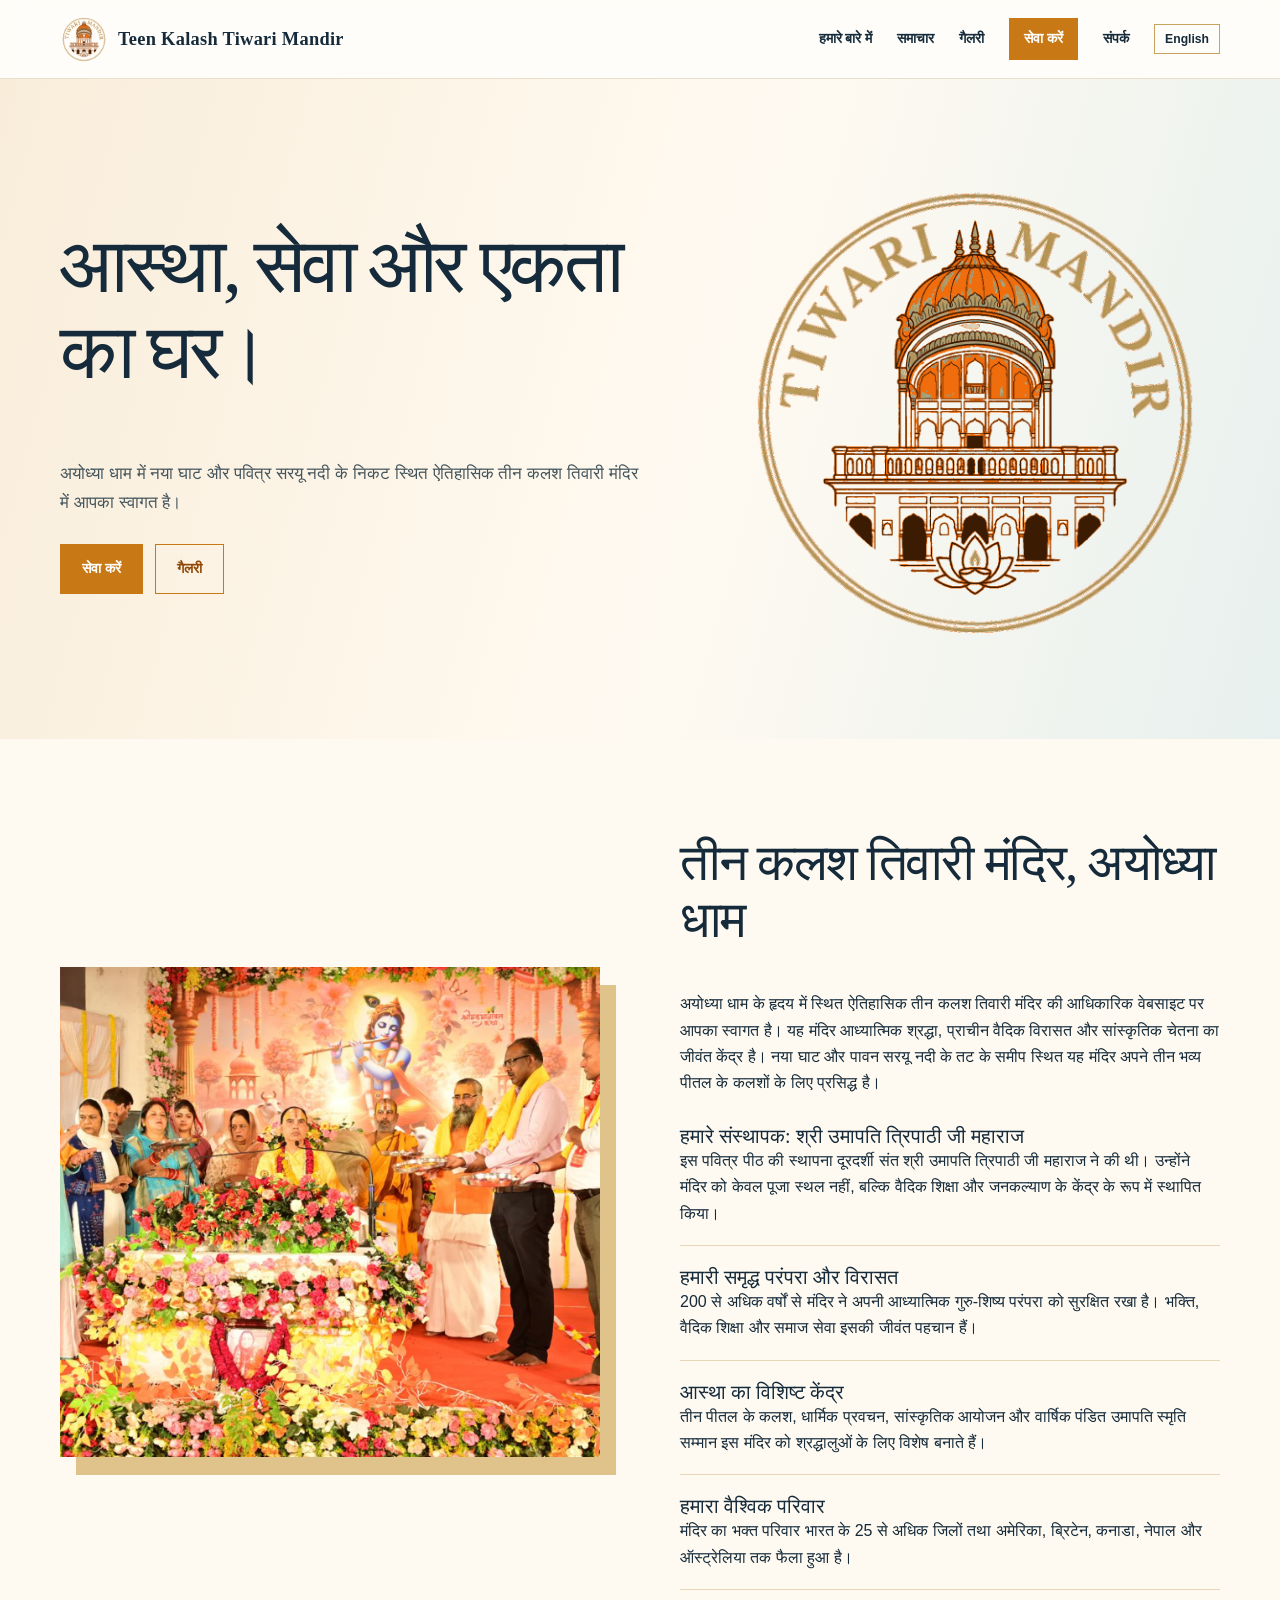
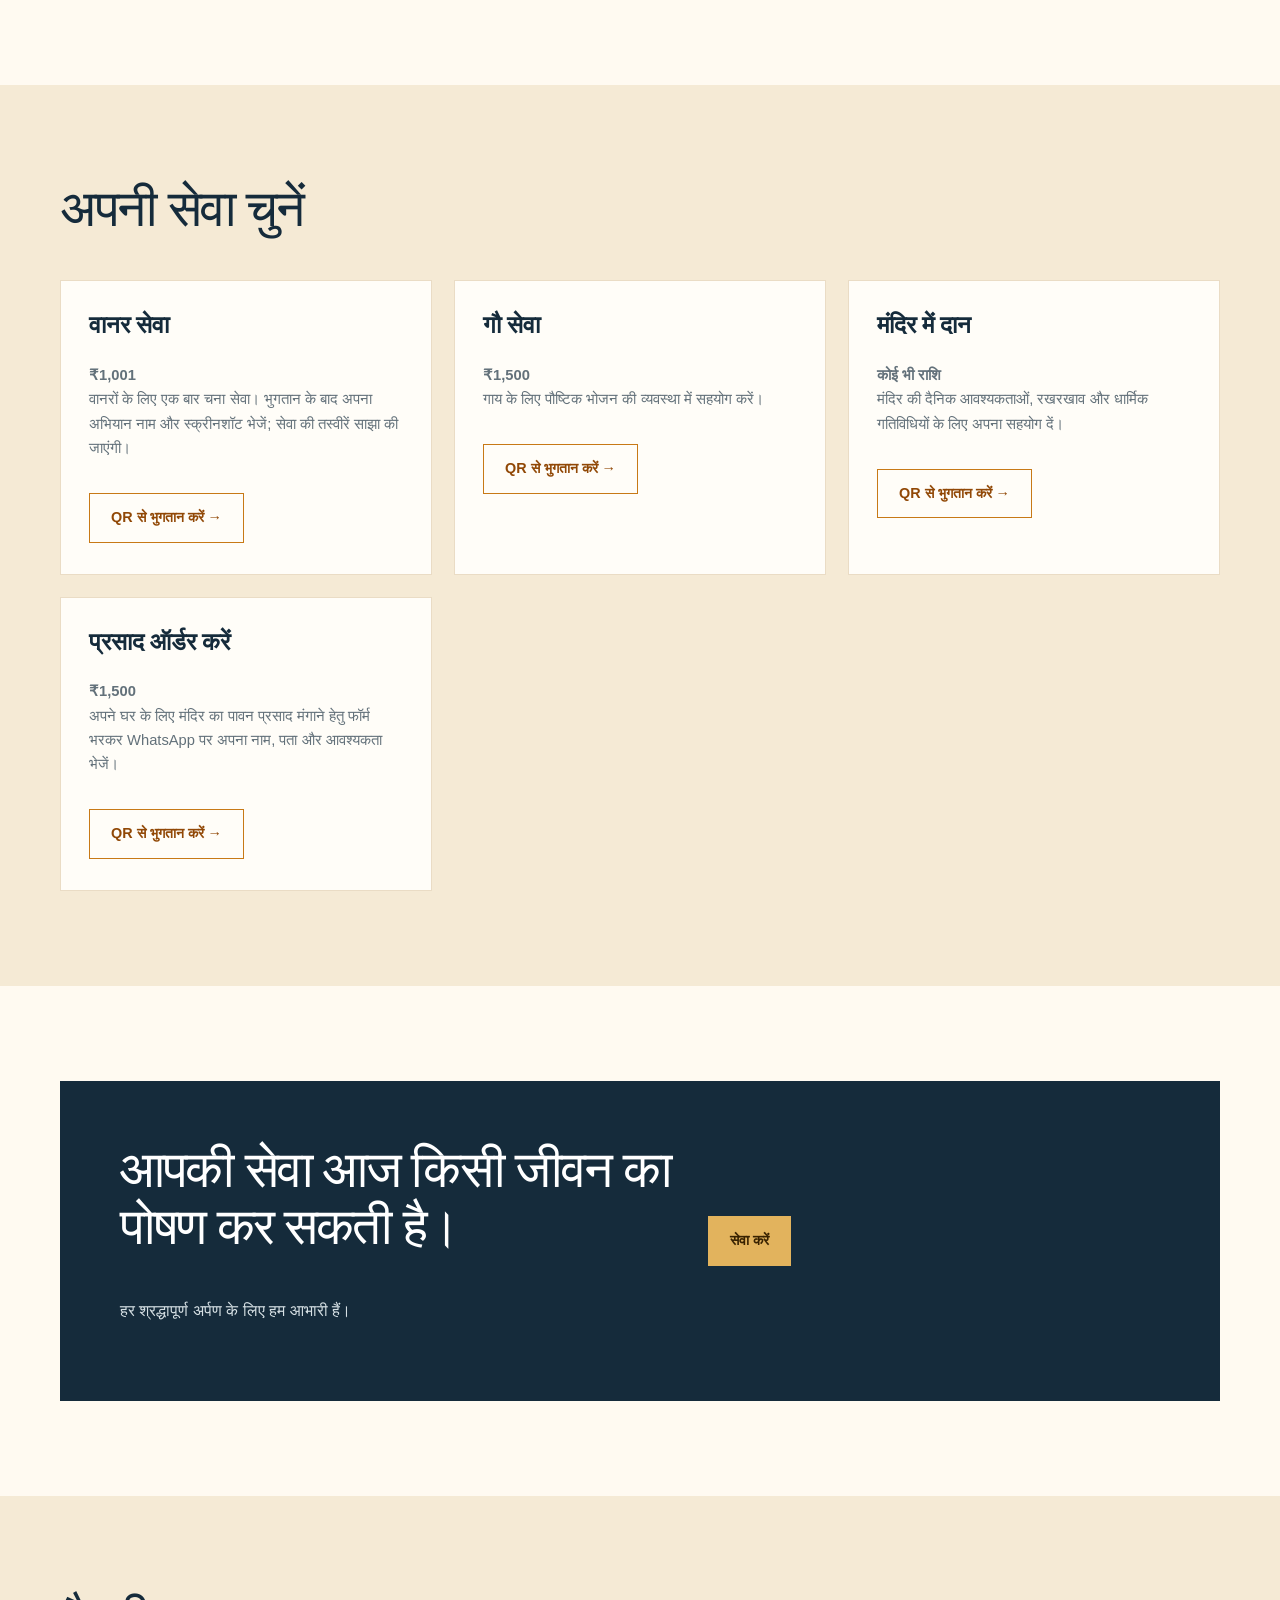
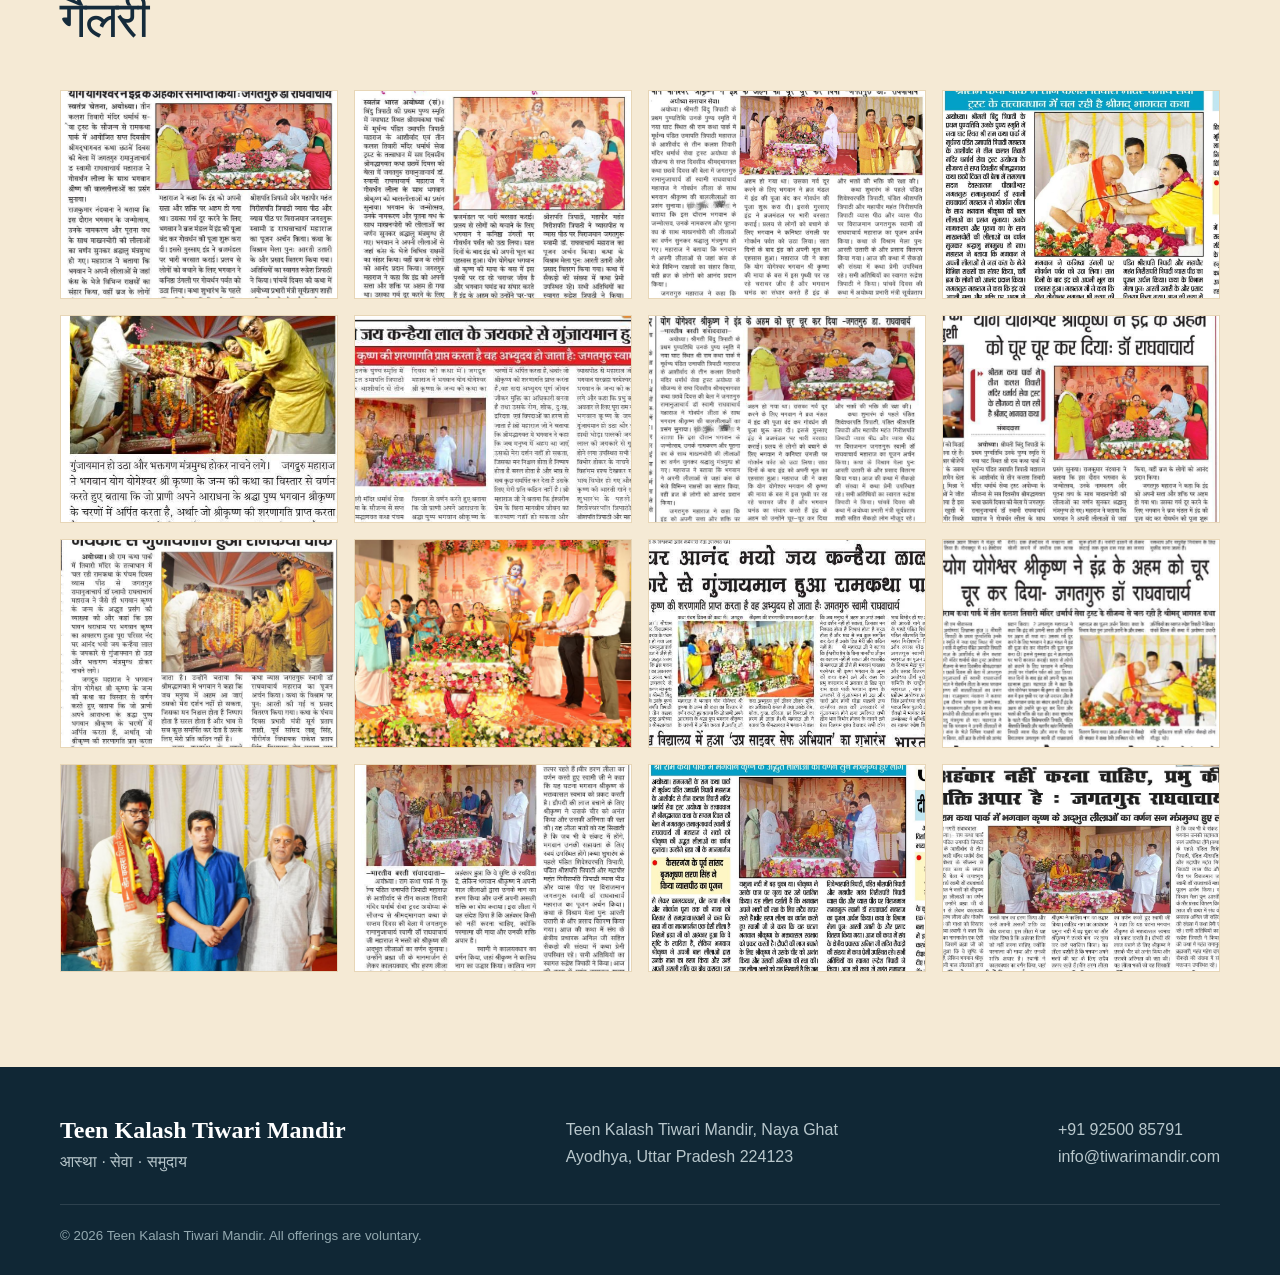
==== index.html @ e1db7c4a "Website update" ====
<!doctype html><html lang="en">
    <head><meta charset="utf-8">
        <meta name="viewport" content="width=device-width,initial-scale=1">
        <meta name="description" content="Teen Kalash Tiwari Mandir, Naya Ghat, Ayodhya — a place of devotion, service and community.">
        <title>Teen Kalash Tiwari Mandir | Ayodhya</title>
        <link rel="stylesheet" href="styles.css"></head>
        <body><header class="site-header">
            <nav class="nav container"><a class="brand" href="index.html">
                <img src="assets/teen-kalash-logo-orange-gold-transparent.png" alt="Teen Kalash Tiwari Mandir logo">
                <span>Teen Kalash Tiwari Mandir</span></a><div class="nav-links">
                    <a class="active" href="index.html">Welcome</a><a href="darshan.html">Darshan & Updates</a><a href="seva.html">Seva & Contact</a>
                    <a class="button" href="seva.html#donate">Support a cause</a></div></nav></header>
                    <main><section class="hero"><div class="container hero-grid"><div><h1>A home for faith,<br>service &amp; togetherness.</h1>
                        <p>Welcome to Teen Kalash Tiwari Mandir — a sacred space by the ghats of Ayodhya, where devotion finds expression through prayer, seva, and care for every living being.</p>
                        <div class="hero-actions"><a class="button" href="seva.html#donate">Offer seva <span>→</span></a><a class="button button--outline" href="darshan.html#gallery">View gallery</a></div></div>
                        <img class="hero-logo" src="assets/teen-kalash-logo-orange-gold-transparent.png" alt="Illustration of Teen Kalash Tiwari Mandir"></div></section>
                        <section class="section"><div class="container split"><div class="gallery-preview"><div class="image-stack"><img src="assets/gallery/darshan-3.jpeg" alt="Devotees and temple moments"><img src="assets/gallery/darshan-10.jpeg" alt="A moment at Teen Kalash Tiwari Mandir"></div><a class="button button--outline gallery-more" href="darshan.html#gallery">View more photos <span>→</span></a></div><div><h2>Rooted in devotion. Open to all.</h2><p>Teen Kalash Tiwari Mandir is a place for prayer, reflection, and heartfelt service in the holy city of Ayodhya. We welcome devotees, neighbours, and visitors to share in a spirit of reverence and compassion.</p><div class="values"><div class="value"><strong>Daily devotion</strong><span>A peaceful place to pause, pray and seek blessings.</span></div><div class="value"><strong>Seva for all beings</strong><span>Every offering supports acts of kindness for the temple, cows and monkeys.</span></div><div class="value"><strong>Community &amp; celebration</strong><span>Moments of faith, festivals and shared memories from our mandir family.</span></div></div></div></div></section><section class="section section--sand"><div class="container"><h2>Make an offering with purpose.</h2><div class="feature-grid"><article class="feature"><h3>Feed monkeys</h3><p>₹1,001 sponsors a one-time serving of chana for monkeys. Share your payment confirmation and initiative name after offering seva.</p></article><article class="feature"><h3>Feast a cow</h3><p>₹1,500 helps provide a nourishing feast for cows, an offering of care and gratitude.</p></article><article class="feature"><h3>Support the temple</h3><p>Contribute any amount toward the temple’s daily needs, upkeep and devotional activities.</p></article></div></div></section><section class="section"><div class="container callout"><div><h2>Your offering can nourish a life today.</h2><p>Scan the official QR to make a contribution. We are grateful for every gesture of faith.</p></div><div><a class="button" href="seva.html#donate">Make an offering →</a></div></div></section></main><footer class="footer"><div class="container"><div class="footer-grid"><div><h3>Teen Kalash Tiwari Mandir Dharmath Sewa Trust</h3><p>Faith · Seva · Community</p></div><div><p>Teen Kalash Tiwari Mandir, Naya Ghat<br>Ayodhya, Uttar Pradesh 224123</p></div></div><small>© 2026 Teen Kalash Tiwari Mandir. All offerings are voluntary.</small></div></footer><script src="script.js"></script></body></html>
---- styles.css ----
:root{--ink:#152b3b;--saffron:#c87916;--saffron-dark:#914806;--cream:#fffaf1;--sand:#f5ead5;--gold:#c7a35b;--muted:#63717a;--line:#e7d6b7;--serif:Georgia,'Times New Roman',serif;--sans:Arial,Helvetica,sans-serif}*{box-sizing:border-box}html{scroll-behavior:smooth}body{margin:0;color:var(--ink);background:var(--cream);font:16px/1.65 var(--sans)}h1,h2,h3,p{margin-top:0}h1,h2,h3{font-family:var(--serif);line-height:1.12;color:var(--ink)}h1{font-size:clamp(2.7rem,6vw,5.7rem);font-weight:500;letter-spacing:-.045em}h2{font-size:clamp(2rem,4vw,3.6rem);font-weight:500;letter-spacing:-.035em}h3{font-size:1.5rem}a{color:inherit;text-decoration:none}.container{width:min(1160px,calc(100% - 40px));margin:auto}.eyebrow{display:flex;align-items:center;gap:10px;color:var(--saffron-dark);font-size:.73rem;font-weight:bold;letter-spacing:.15em;text-transform:uppercase}.eyebrow:before{content:'✦';color:var(--gold)}.button{display:inline-flex;align-items:center;justify-content:center;gap:9px;padding:12px 21px;border:1px solid var(--saffron);background:var(--saffron);color:white;font-weight:bold;font-size:.9rem;transition:.2s}.button:hover{background:var(--saffron-dark);border-color:var(--saffron-dark);transform:translateY(-1px)}.button--outline{color:var(--saffron-dark);background:transparent}.button--outline:hover{color:white}.site-header{position:sticky;top:0;z-index:10;background:#fffdf9eF;border-bottom:1px solid #eadfcd;backdrop-filter:blur(10px)}.nav{height:78px;display:flex;align-items:center;justify-content:space-between;gap:24px}.brand{display:flex;align-items:center;gap:10px;font:600 1.15rem var(--serif);letter-spacing:.015em}.brand img{width:48px;height:48px;object-fit:cover;border-radius:50%;object-position:center}.nav-links{display:flex;align-items:center;gap:25px;font-size:.85rem;font-weight:bold}.nav-links a{position:relative}.nav-links a:not(.button):after{content:'';position:absolute;left:0;right:0;bottom:-6px;height:1px;background:var(--saffron);transform:scaleX(0);transition:.2s}.nav-links a:hover:after,.nav-links .active:after{transform:scaleX(1)}.nav .button{padding:8px 14px}.hero{min-height:660px;display:grid;align-items:center;position:relative;overflow:hidden;background:linear-gradient(105deg,#f9edda 0%,#fffaf1 55%,#e7f0ee 100%)}.hero:after{content:'ॐ';position:absolute;right:3%;top:-80px;color:#d4b5772b;font:500 35rem var(--serif);line-height:1;pointer-events:none}.hero-grid{position:relative;z-index:1;display:grid;grid-template-columns:1.1fr .9fr;align-items:center;gap:45px}.hero p{max-width:580px;color:#45555c;font-size:1.08rem}.hero-actions{display:flex;gap:12px;flex-wrap:wrap;margin-top:28px}.hero-logo{width:min(100%,490px);justify-self:end;filter:drop-shadow(0 18px 25px #78603328)}.section{padding:95px 0}.section--sand{background:var(--sand)}.intro{max-width:660px}.intro p{color:var(--muted)}.split{display:grid;grid-template-columns:1fr 1fr;gap:80px;align-items:center}.gallery-preview{display:flex;flex-direction:column;gap:16px}.gallery-more{align-self:start}.image-stack{position:relative;min-height:490px}.image-stack img:first-child{width:76%;height:470px;object-fit:cover;box-shadow:16px 18px 0 #e0c38a}.image-stack img:last-child{position:absolute;width:42%;height:225px;right:0;bottom:0;object-fit:cover;border:10px solid var(--cream)}.values{display:grid;gap:20px;margin-top:28px}.value{border-bottom:1px solid var(--line);padding:0 0 18px}.value strong{display:block;font:1.25rem var(--serif)}.feature-grid{display:grid;grid-template-columns:repeat(3,1fr);gap:22px;margin-top:42px}.feature{background:#fffdf8;padding:31px 28px;border:1px solid #eadcc5;display:flex;flex-direction:column}.feature .button{margin-top:18px;align-self:start}.feature .icon{color:var(--saffron);font-size:1.6rem}.feature p{color:var(--muted);font-size:.92rem}.callout{background:var(--ink);color:#fff;padding:60px;display:grid;grid-template-columns:1.1fr .9fr;gap:36px;align-items:center}.callout h2{color:white}.callout p{color:#d6e0e4}.callout .button{background:#e2b35d;border-color:#e2b35d;color:#382200}.page-hero{padding:88px 0 76px;background:linear-gradient(120deg,#f9ecd5,#edf4ef)}.page-hero h1{font-size:clamp(2.8rem,6vw,5.5rem);margin:10px 0 14px}.page-hero p{max-width:580px;color:var(--muted)}.news-list{display:grid;gap:0}.news-item{display:grid;grid-template-columns:175px 1fr 145px;gap:30px;padding:25px 0;border-bottom:1px solid var(--line);align-items:center}.news-item time{color:var(--saffron-dark);font-weight:bold;font-size:.88rem}.news-item h3{margin:0}.news-item p{color:var(--muted);margin:3px 0 0;font-size:.94rem}.gallery{columns:3;column-gap:16px;margin-top:40px}.gallery figure{break-inside:avoid;margin:0 0 16px;overflow:hidden;background:#e6ddcf}.gallery img{width:100%;display:block;transition:transform .35s}.gallery figure:hover img{transform:scale(1.04)}.gallery figcaption{padding:9px 12px;font-size:.78rem;color:var(--muted)}.seva-grid{display:grid;grid-template-columns:repeat(3,1fr);gap:18px;margin-top:38px}.seva-card{background:white;padding:28px;border:1px solid var(--line);display:flex;flex-direction:column}.seva-card.featured{border-top:4px solid var(--saffron);box-shadow:0 12px 30px #5f3a0e12}.seva-card .amount{font:2.5rem var(--serif);color:var(--saffron-dark);margin:4px 0 10px}.seva-card p{color:var(--muted);font-size:.92rem;flex:1}.payment{display:grid;grid-template-columns:.8fr 1.2fr;gap:70px;align-items:center}.qr{width:min(100%,335px);border:10px solid white;box-shadow:0 12px 35px #5436001b}.payment li{margin:9px 0;color:#4a5b62}.contact{display:grid;grid-template-columns:1.05fr .95fr;gap:65px}.address{background:#fff;padding:36px;border-top:4px solid var(--saffron)}.address p{color:var(--muted)}.note{padding:18px 20px;background:#fff1d6;color:#70420a;border-left:3px solid var(--saffron);font-size:.92rem}.footer{background:#102735;color:#d6e0e4;padding:50px 0 28px}.footer-grid{display:flex;justify-content:space-between;gap:35px;padding-bottom:28px}.footer h3{color:white;margin-bottom:5px}.footer p{margin:0;color:#b8c7cc}.footer small{display:block;border-top:1px solid #ffffff1f;padding-top:20px;color:#93a9b0}.temple-mark{color:#e5b969;font-size:1.35rem}@media(max-width:760px){.nav{height:66px}.brand{font-size:1rem}.brand img{width:38px;height:38px}.nav-links{gap:13px;font-size:.74rem}.nav-links a:nth-child(2){display:none}.nav .button{display:none}.hero{min-height:auto;padding:62px 0}.hero-grid,.split,.callout,.payment,.contact{grid-template-columns:1fr}.hero-logo{justify-self:center;width:78%;order:-1}.hero:after{font-size:19rem;right:-65px;top:20px}.section{padding:65px 0}.image-stack{min-height:390px}.image-stack img:first-child{height:360px}.image-stack img:last-child{height:165px}.feature-grid,.seva-grid{grid-template-columns:1fr}.callout{padding:38px 28px}.news-item{grid-template-columns:1fr;gap:7px}.news-item .button{justify-self:start;margin-top:6px}.gallery{columns:2}.footer-grid{display:grid;grid-template-columns:1fr;gap:18px}}
 .eyebrow,.temple-mark{display:none}.language-toggle{appearance:none;border:1px solid var(--gold);background:transparent;color:var(--ink);padding:7px 10px;font:700 .76rem var(--sans);cursor:pointer}.language-toggle:hover{background:var(--sand)}.contact-links{display:flex;flex-wrap:wrap;gap:10px;margin-top:18px}.contact-links a{color:var(--saffron-dark);font-weight:bold}.payment-confirm{margin-top:22px}.hindi-note{font-size:.9rem;color:var(--muted);margin-top:16px}@media(max-width:760px){.language-toggle{padding:5px 7px}.nav-links{gap:9px}}.hero:after{display:none!important}.eyebrow,.temple-mark,.icon{display:none!important} .brand img,.hero-logo{filter:sepia(1) saturate(4) hue-rotate(340deg) brightness(1.02) drop-shadow(0 18px 25px #78603328)!important}.donor-form{margin-top:30px;padding:28px;background:#fff;border:1px solid var(--line)}.donor-form h3{margin-bottom:8px}.donor-form p{font-size:.9rem;color:var(--muted)}.form-grid{display:grid;grid-template-columns:1fr 1fr;gap:14px}.donor-form label{display:grid;gap:5px;margin:12px 0;color:var(--ink);font-size:.85rem;font-weight:bold}.donor-form input,.donor-form select,.donor-form textarea{width:100%;padding:11px;border:1px solid var(--line);background:#fffdf8;color:var(--ink);font:16px var(--sans)}.donor-form textarea{resize:vertical}.donor-form .button{margin-top:10px}@media(max-width:760px){.form-grid{grid-template-columns:1fr}.nav-links a{font-size:.68rem}.nav-links .button{display:inline-flex;padding:7px 9px}}@media(max-width:760px){.nav{height:auto;padding:8px 0;align-items:flex-start}.nav-links{flex-wrap:wrap;justify-content:flex-end;gap:7px}.nav-links a:nth-child(2){display:inline}.nav .button{display:inline-flex}}.seva-image{width:100%;height:180px;object-fit:cover;margin:-28px -28px 22px;width:calc(100% + 56px)}.story-list{display:grid;gap:36px}.story{background:#fff;padding:clamp(25px,5vw,60px);border:1px solid var(--line)}.story h2{margin-bottom:16px}.story h3{margin:28px 0 10px}.story p{max-width:850px;color:#46565e}.story details{margin-top:20px;padding:18px;background:var(--sand)}.story summary{cursor:pointer;font-weight:bold;color:var(--saffron-dark)}.story .story-image{width:100%;max-height:450px;object-fit:cover;margin:8px 0 28px}@media(max-width:760px){.seva-image{height:220px}}.gallery{columns:auto;display:grid;grid-template-columns:repeat(auto-fit,minmax(220px,1fr));gap:16px}.gallery figure{margin:0;aspect-ratio:4/3;border:1px solid var(--line);overflow:hidden;background:#e6ddcf}.gallery figure img{width:100%;height:100%;object-fit:cover;transition:transform .35s}.gallery figcaption{display:none}@media(max-width:560px){.gallery{grid-template-columns:repeat(2,minmax(0,1fr));gap:10px}.gallery figure{aspect-ratio:1/1}}.brand img,.hero-logo{filter:sepia(1) saturate(2.2) hue-rotate(2deg) brightness(1.12) contrast(1.05) drop-shadow(0 18px 25px #8b641f33)!important}.seva-grid{grid-template-columns:repeat(auto-fit,minmax(230px,1fr))}.brand img,.hero-logo{filter:none!important}.story .story-image{display:block;width:auto;max-width:min(100%,680px);height:auto;max-height:450px;object-fit:contain;margin:8px auto 28px;background:transparent}.hero-logo{max-height:500px;object-fit:contain}.nav{height:auto;min-height:78px;padding:10px 0;flex-wrap:wrap}.nav-links{margin-left:auto;flex-wrap:wrap;justify-content:flex-end}.nav-links .language-toggle{flex:0 0 auto}@media(max-width:760px){.brand{max-width:100%}.nav-links{width:100%;margin-left:0;justify-content:flex-start}}.temple-slider{position:relative;min-height:490px;overflow:hidden;background:#e6ddcf;box-shadow:16px 18px 0 #e0c38a}.temple-slider img{position:absolute;inset:0;width:100%;height:100%;object-fit:cover;opacity:0;transition:opacity .8s ease}.temple-slider img.active{opacity:1}@media(max-width:760px){.temple-slider{min-height:360px;box-shadow:10px 12px 0 #e0c38a}}
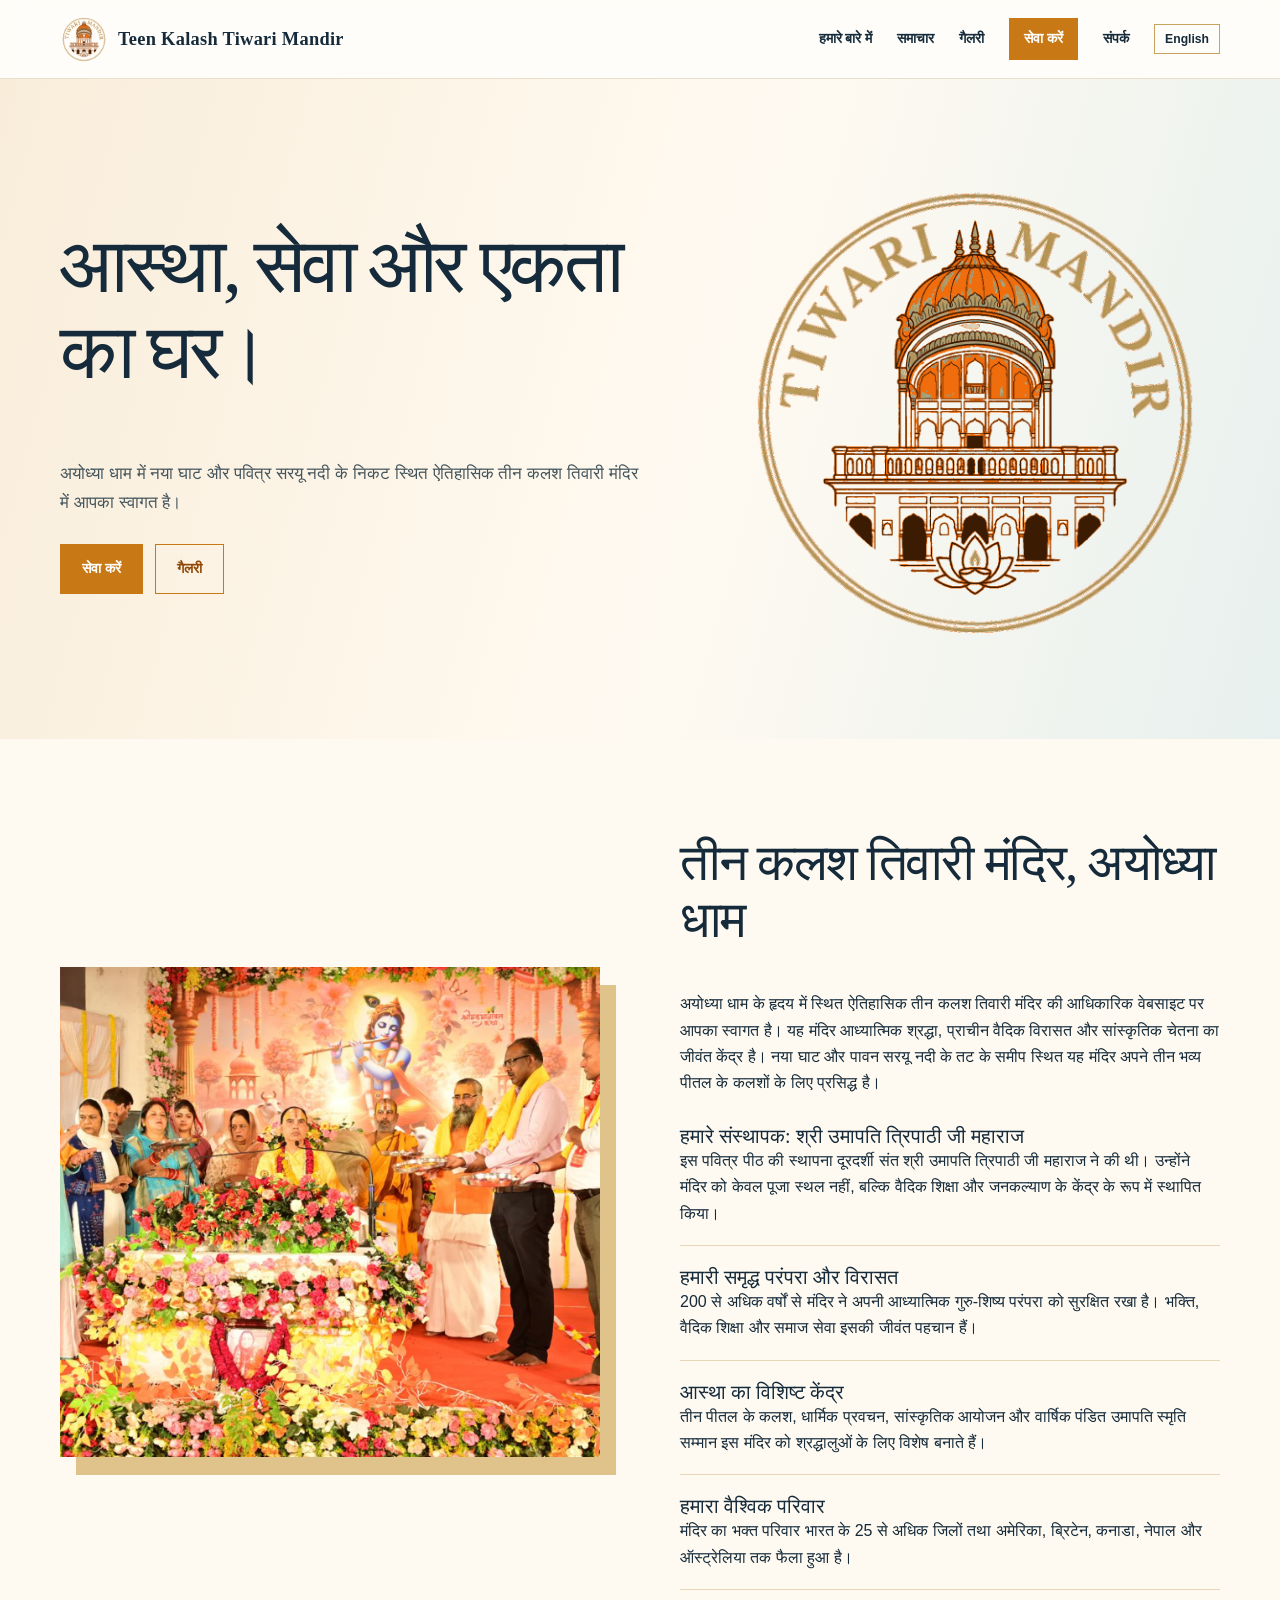
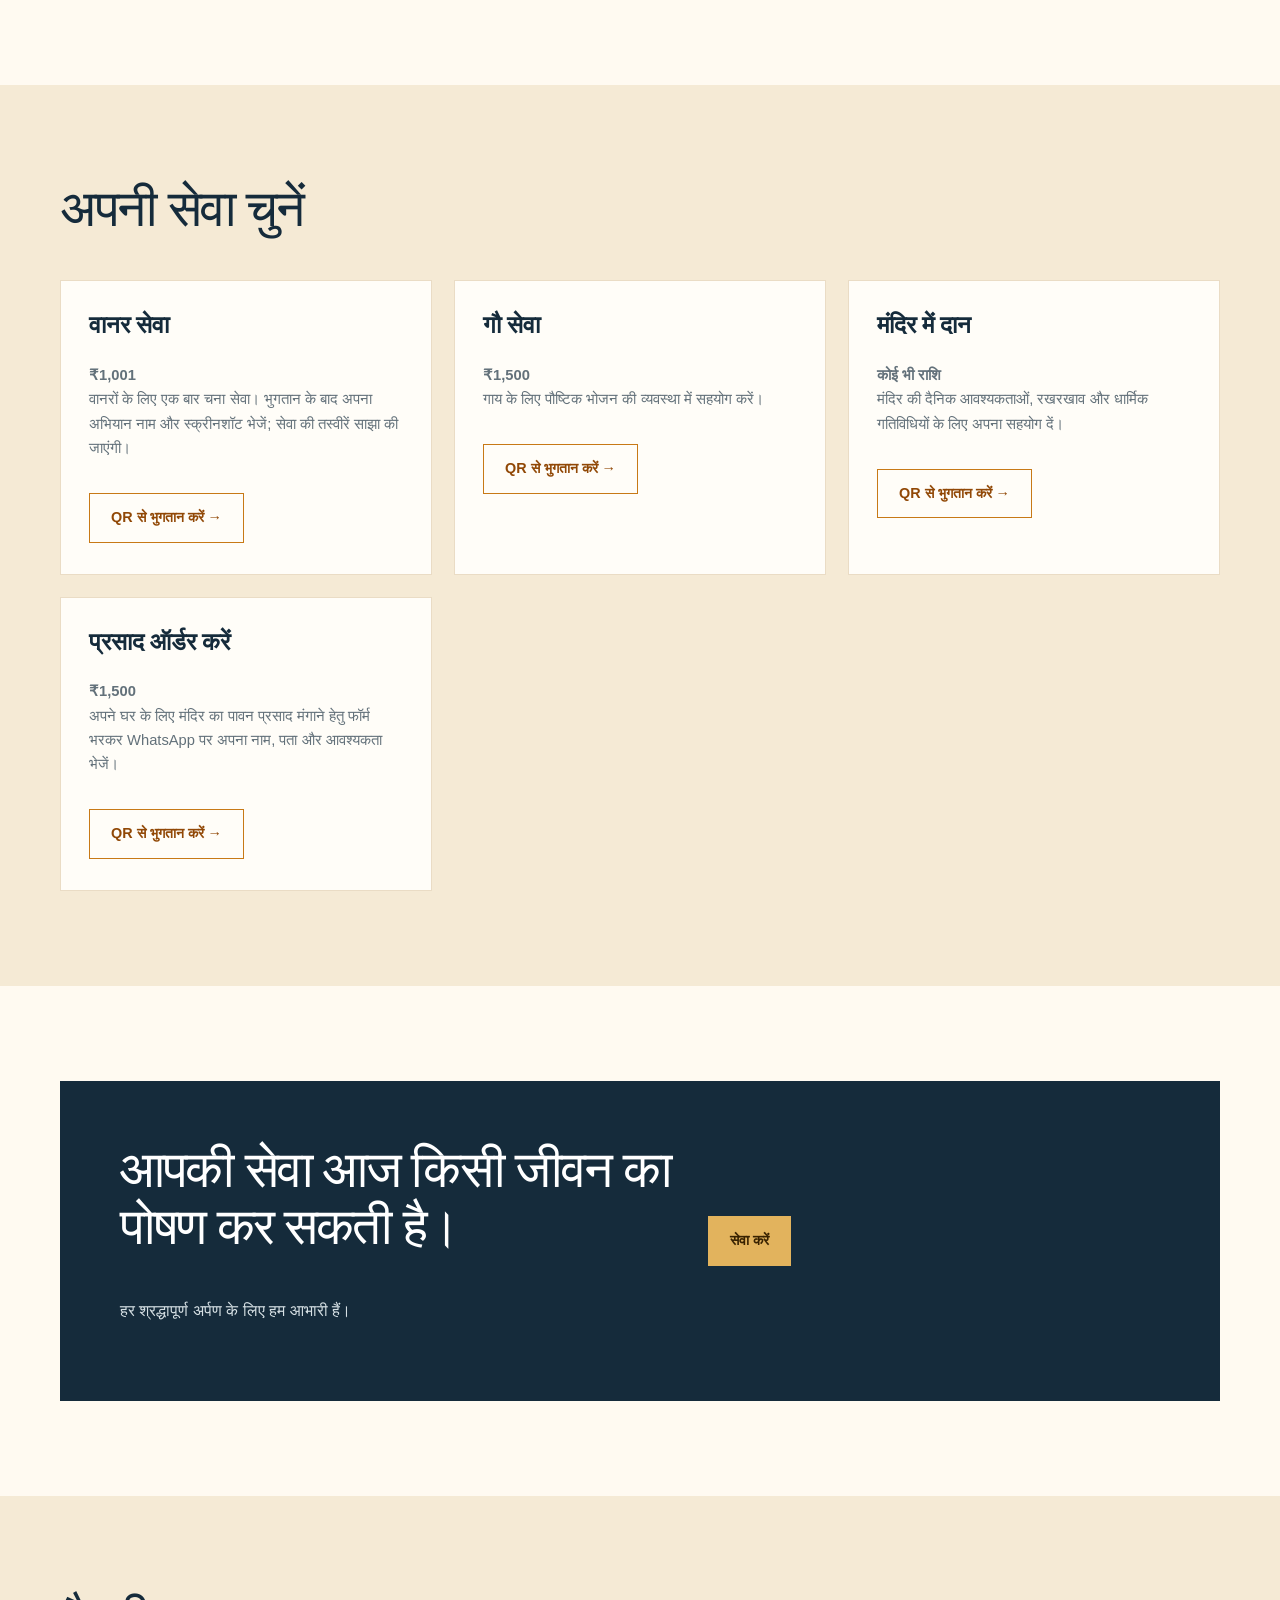
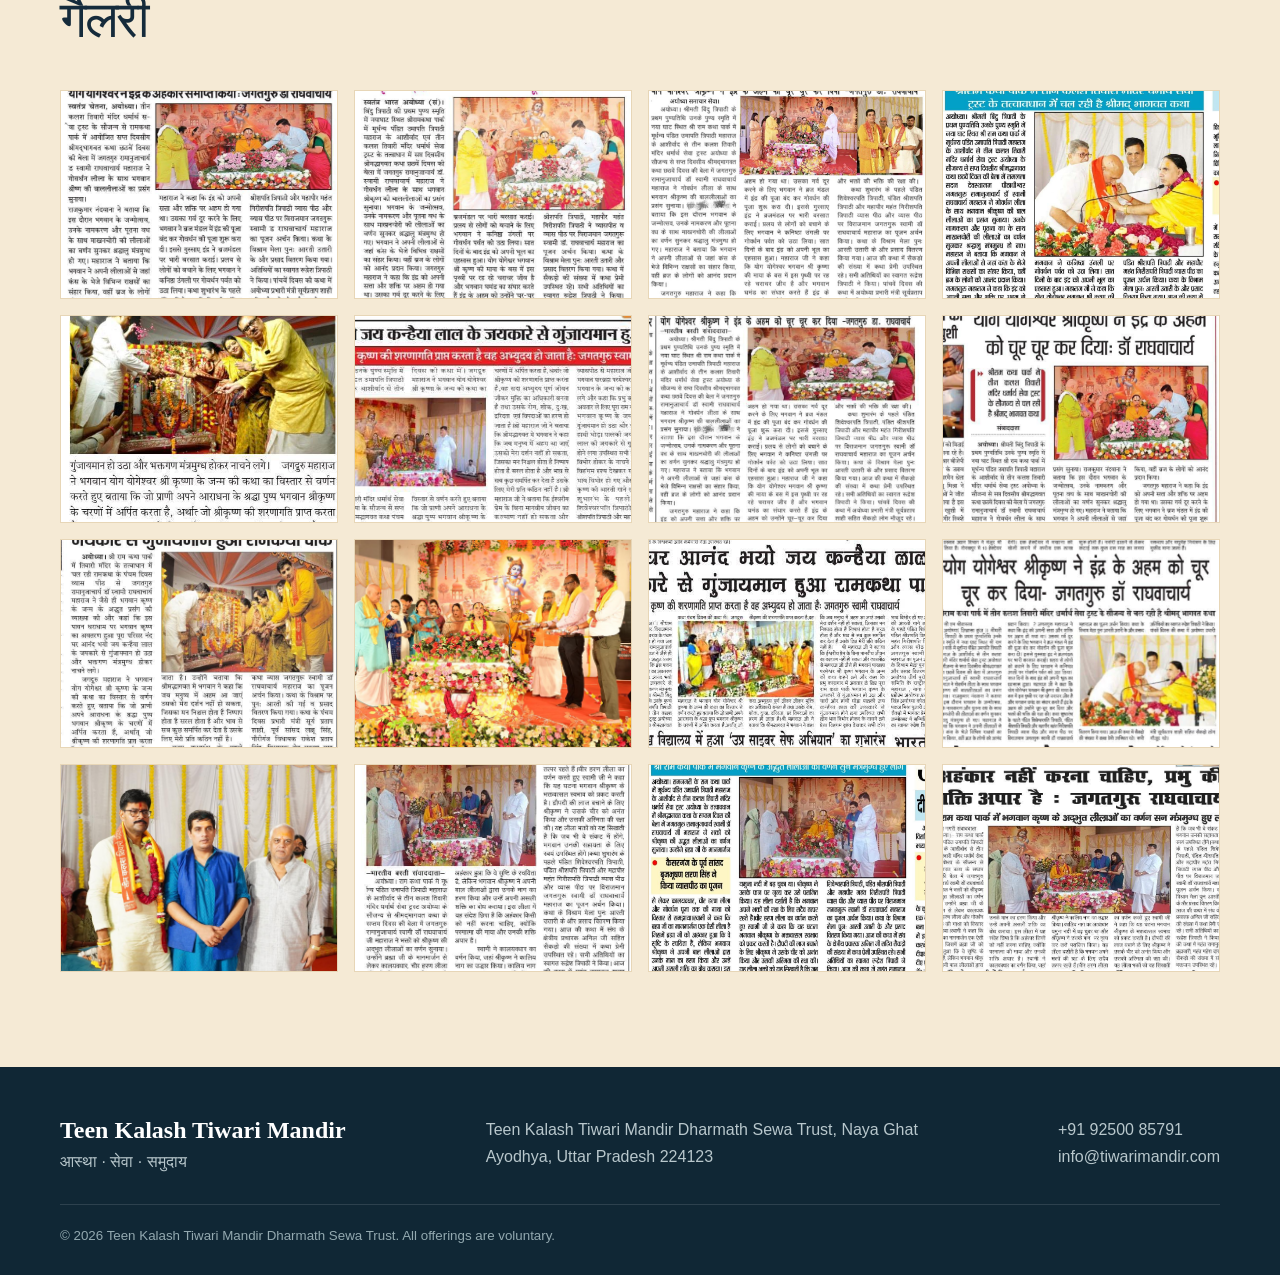
==== commit e3844c8b: "Update index.html" ====
--- a/index.html
+++ b/index.html
@@ -14,4 +14,4 @@
                         <p>Welcome to Teen Kalash Tiwari Mandir — a sacred space by the ghats of Ayodhya, where devotion finds expression through prayer, seva, and care for every living being.</p>
                         <div class="hero-actions"><a class="button" href="seva.html#donate">Offer seva <span>→</span></a><a class="button button--outline" href="darshan.html#gallery">View gallery</a></div></div>
                         <img class="hero-logo" src="assets/teen-kalash-logo-orange-gold-transparent.png" alt="Illustration of Teen Kalash Tiwari Mandir"></div></section>
-                        <section class="section"><div class="container split"><div class="gallery-preview"><div class="image-stack"><img src="assets/gallery/darshan-3.jpeg" alt="Devotees and temple moments"><img src="assets/gallery/darshan-10.jpeg" alt="A moment at Teen Kalash Tiwari Mandir"></div><a class="button button--outline gallery-more" href="darshan.html#gallery">View more photos <span>→</span></a></div><div><h2>Rooted in devotion. Open to all.</h2><p>Teen Kalash Tiwari Mandir is a place for prayer, reflection, and heartfelt service in the holy city of Ayodhya. We welcome devotees, neighbours, and visitors to share in a spirit of reverence and compassion.</p><div class="values"><div class="value"><strong>Daily devotion</strong><span>A peaceful place to pause, pray and seek blessings.</span></div><div class="value"><strong>Seva for all beings</strong><span>Every offering supports acts of kindness for the temple, cows and monkeys.</span></div><div class="value"><strong>Community &amp; celebration</strong><span>Moments of faith, festivals and shared memories from our mandir family.</span></div></div></div></div></section><section class="section section--sand"><div class="container"><h2>Make an offering with purpose.</h2><div class="feature-grid"><article class="feature"><h3>Feed monkeys</h3><p>₹1,001 sponsors a one-time serving of chana for monkeys. Share your payment confirmation and initiative name after offering seva.</p></article><article class="feature"><h3>Feast a cow</h3><p>₹1,500 helps provide a nourishing feast for cows, an offering of care and gratitude.</p></article><article class="feature"><h3>Support the temple</h3><p>Contribute any amount toward the temple’s daily needs, upkeep and devotional activities.</p></article></div></div></section><section class="section"><div class="container callout"><div><h2>Your offering can nourish a life today.</h2><p>Scan the official QR to make a contribution. We are grateful for every gesture of faith.</p></div><div><a class="button" href="seva.html#donate">Make an offering →</a></div></div></section></main><footer class="footer"><div class="container"><div class="footer-grid"><div><h3>Teen Kalash Tiwari Mandir Dharmath Sewa Trust</h3><p>Faith · Seva · Community</p></div><div><p>Teen Kalash Tiwari Mandir, Naya Ghat<br>Ayodhya, Uttar Pradesh 224123</p></div></div><small>© 2026 Teen Kalash Tiwari Mandir. All offerings are voluntary.</small></div></footer><script src="script.js"></script></body></html>
+                        <section class="section"><div class="container split"><div class="gallery-preview"><div class="image-stack"><img src="assets/gallery/darshan-3.jpeg" alt="Devotees and temple moments"><img src="assets/gallery/darshan-10.jpeg" alt="A moment at Teen Kalash Tiwari Mandir"></div><a class="button button--outline gallery-more" href="darshan.html#gallery">View more photos <span>→</span></a></div><div><h2>Rooted in devotion. Open to all.</h2><p>Teen Kalash Tiwari Mandir is a place for prayer, reflection, and heartfelt service in the holy city of Ayodhya. We welcome devotees, neighbours, and visitors to share in a spirit of reverence and compassion.</p><div class="values"><div class="value"><strong>Daily devotion</strong><span>A peaceful place to pause, pray and seek blessings.</span></div><div class="value"><strong>Seva for all beings</strong><span>Every offering supports acts of kindness for the temple, cows and monkeys.</span></div><div class="value"><strong>Community &amp; celebration</strong><span>Moments of faith, festivals and shared memories from our mandir family.</span></div></div></div></div></section><section class="section section--sand"><div class="container"><h2>Make an offering with purpose.</h2><div class="feature-grid"><article class="feature"><h3>Feed monkeys</h3><p>₹1,001 sponsors a one-time serving of chana for monkeys. Share your payment confirmation and initiative name after offering seva.</p></article><article class="feature"><h3>Feast a cow</h3><p>₹1,500 helps provide a nourishing feast for cows, an offering of care and gratitude.</p></article><article class="feature"><h3>Support the temple</h3><p>Contribute any amount toward the temple’s daily needs, upkeep and devotional activities.</p></article></div></div></section><section class="section"><div class="container callout"><div><h2>Your offering can nourish a life today.</h2><p>Scan the official QR to make a contribution. We are grateful for every gesture of faith.</p></div><div><a class="button" href="seva.html#donate">Make an offering →</a></div></div></section></main><footer class="footer"><div class="container"><div class="footer-grid"><div><h3>Teen Kalash Tiwari Mandir Dharmath Sewa Trust</h3><p>Faith · Seva · Community</p></div><div><p>Teen Kalash Tiwari Mandir Dharmath Sewa Trust, Naya Ghat<br>Ayodhya, Uttar Pradesh 224123</p></div></div><small>© 2026 Teen Kalash Tiwari Mandir Dharmath Sewa Trust. All offerings are voluntary.</small></div></footer><script src="script.js"></script></body></html>
